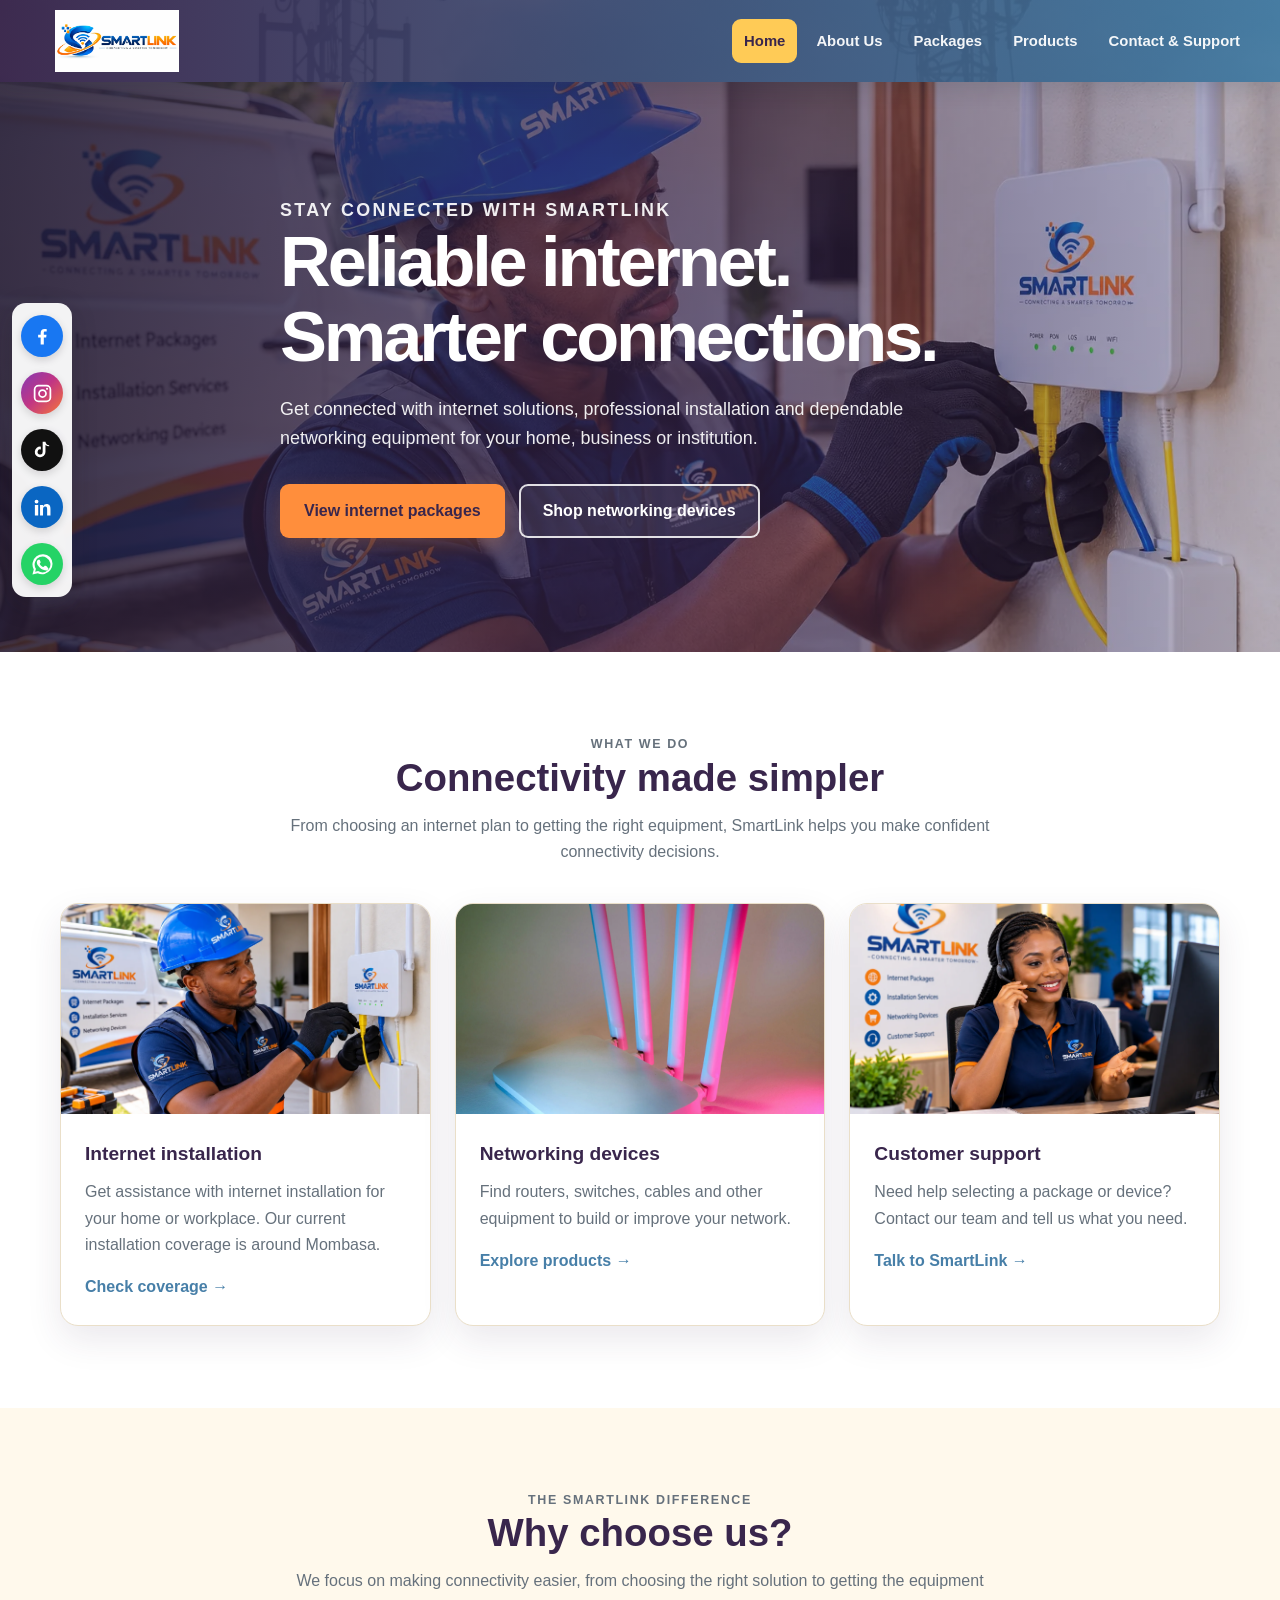
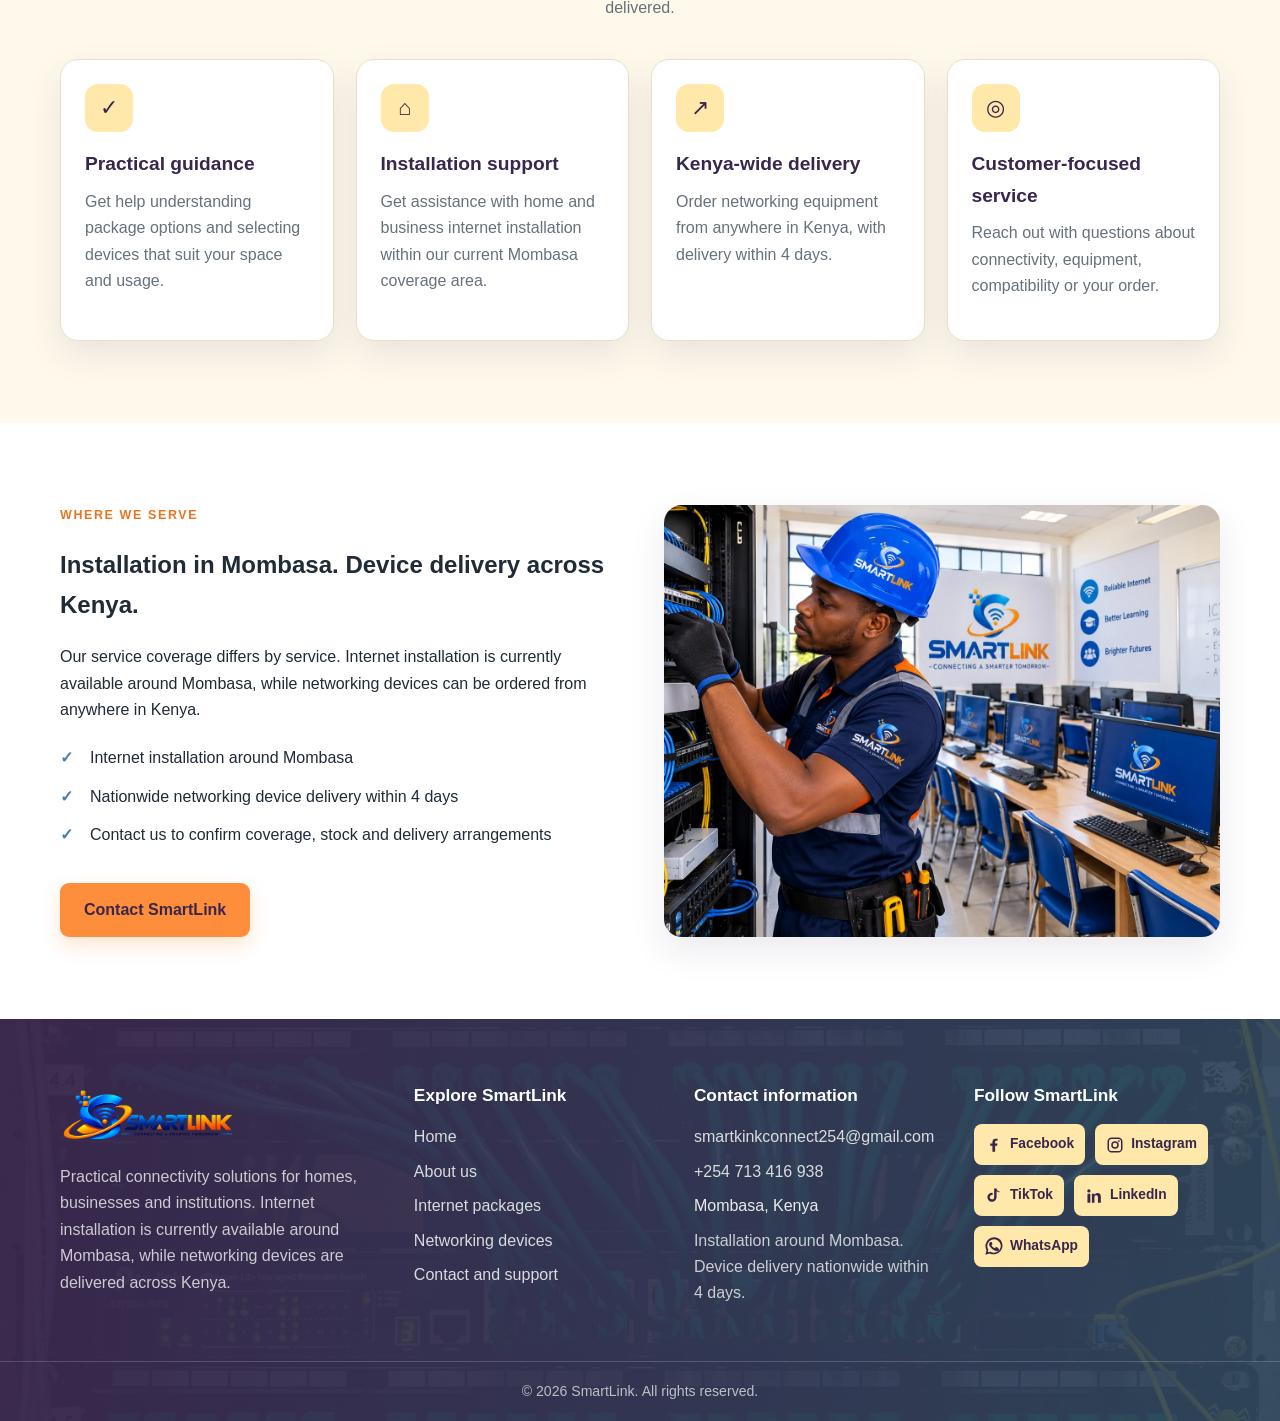
==== index.html @ 3452fb86 "Rename Index.html to index.html" ====
<!DOCTYPE html>
<html lang="en">
<head>
<meta charset="UTF-8"><meta name="viewport" content="width=device-width, initial-scale=1.0">
<meta name="description" content="SmartLink provides internet installation around Mombasa and networking devices delivered across Kenya."><meta name="theme-color" content="#39264c">
<title>Home | SmartLink Kenya</title>
<link rel="icon" href="images/smartlink-icon.webp" type="image/webp"><link rel="stylesheet" href="css/style.css">
</head><body>
<a class="skip-link" href="#main-content">Skip to content</a>
<header class="site-header">
    <div class="container header-container">
        <a class="brand" href="Index.html" aria-label="SmartLink home"><img src="images/smartlink-primary-logo.webp" alt="SmartLink" width="200" height="70"></a>
        <button class="menu-toggle" type="button" aria-label="Open navigation menu" aria-expanded="false" aria-controls="primary-navigation">☰</button>
        <nav class="site-nav" id="primary-navigation" aria-label="Main navigation"><ul>
                <li><a href="Index.html" aria-current="page">Home</a></li>
                <li><a href="about.html">About Us</a></li>
                <li><a href="packages.html">Packages</a></li>
                <li><a href="products.html">Products</a></li>
                <li><a href="contact.html">Contact &amp; Support</a></li>
        </ul></nav>
    </div>
</header>
<aside class="social-rail" aria-label="Social media links">
<a href="https://www.facebook.com/" target="_blank" rel="noopener noreferrer" aria-label="Facebook" title="Facebook"><svg viewBox="0 0 24 24" aria-hidden="true"><path d="M13.5 21v-8h2.7l.4-3.1h-3.1v-2c0-.9.3-1.5 1.6-1.5h1.7V3.6c-.3 0-1.4-.1-2.6-.1-2.6 0-4.3 1.6-4.3 4.4v2H7v3.1h2.9v8h3.6z"/></svg></a>
<a href="https://www.instagram.com/" target="_blank" rel="noopener noreferrer" aria-label="Instagram" title="Instagram"><svg viewBox="0 0 24 24" aria-hidden="true"><path d="M7.5 2h9A5.5 5.5 0 0 1 22 7.5v9a5.5 5.5 0 0 1-5.5 5.5h-9A5.5 5.5 0 0 1 2 16.5v-9A5.5 5.5 0 0 1 7.5 2zm0 2A3.5 3.5 0 0 0 4 7.5v9A3.5 3.5 0 0 0 7.5 20h9a3.5 3.5 0 0 0 3.5-3.5v-9A3.5 3.5 0 0 0 16.5 4h-9zM12 7a5 5 0 1 1 0 10 5 5 0 0 1 0-10zm0 2a3 3 0 1 0 0 6 3 3 0 0 0 0-6zm5.2-3.5a1.2 1.2 0 1 1 0 2.4 1.2 1.2 0 0 1 0-2.4z"/></svg></a>
<a href="https://www.tiktok.com/" target="_blank" rel="noopener noreferrer" aria-label="TikTok" title="TikTok"><svg viewBox="0 0 24 24" aria-hidden="true"><path d="M19.6 7.1a6.8 6.8 0 0 1-4.2-1.5v8.1a6.1 6.1 0 1 1-5.3-6.1v3.2a2.9 2.9 0 1 0 2.1 2.8V2h3.2c.2 2.1 1.8 3.8 4.2 4.1v3.2z"/></svg></a>
<a href="https://www.linkedin.com/" target="_blank" rel="noopener noreferrer" aria-label="LinkedIn" title="LinkedIn"><svg viewBox="0 0 24 24" aria-hidden="true"><path d="M5.2 3a2.2 2.2 0 1 1 0 4.4 2.2 2.2 0 0 1 0-4.4zM3.3 9h3.8v12H3.3zM9.2 9h3.6v1.6h.1A4 4 0 0 1 16.5 8c3.9 0 4.6 2.5 4.6 5.7V21h-3.8v-6.5c0-1.6 0-3.6-2.2-3.6s-2.5 1.7-2.5 3.5V21H9.2z"/></svg></a>
<a href="https://wa.me/254713416938?text=Hello%20SmartLink%2C%20I%20would%20like%20to%20make%20an%20enquiry." target="_blank" rel="noopener noreferrer" aria-label="WhatsApp" title="WhatsApp"><svg viewBox="0 0 24 24" aria-hidden="true"><path d="M20.5 3.5A11.8 11.8 0 0 0 2 17.7L.5 23.5l6-1.6A11.8 11.8 0 0 0 20.5 3.5zM12 21a9 9 0 0 1-4.6-1.3l-.3-.2-3.5.9.9-3.4-.2-.4A9 9 0 1 1 12 21zm5-6.7c-.3-.2-1.7-.9-2-.9s-.5-.2-.7.2-.8.9-1 1.1-.4.2-.7.1a7.4 7.4 0 0 1-2.2-1.4 8.2 8.2 0 0 1-1.5-1.9c-.2-.3 0-.5.1-.7l.5-.6c.2-.2.2-.4.3-.6.1-.2 0-.5 0-.6l-.9-2.1c-.2-.5-.5-.4-.7-.4h-.6c-.2 0-.6.1-.9.4s-1.2 1.2-1.2 2.8 1.2 3.2 1.4 3.4c.2.2 2.4 3.7 5.8 5 .8.3 1.4.5 1.9.6.8.2 1.5.2 2 .1.6-.1 1.7-.7 1.9-1.4.2-.7.2-1.3.1-1.4-.1-.2-.3-.3-.6-.4z"/></svg></a>
</aside>
<main id="main-content">
<section class="hero"><div class="container hero-content">
<p class="eyebrow">Stay connected with SmartLink</p><h1>Reliable internet. Smarter connections.</h1>
<p>Get connected with internet solutions, professional installation and dependable networking equipment for your home, business or institution.</p>
<div class="hero-actions"><a class="btn btn-primary" href="packages.html">View internet packages</a><a class="btn btn-outline" href="products.html">Shop networking devices</a></div>
</div></section>
<section class="section"><div class="container">
<div class="section-heading"><p class="kicker">What we do</p><h2>Connectivity made simpler</h2><p>From choosing an internet plan to getting the right equipment, SmartLink helps you make confident connectivity decisions.</p></div>
<div class="grid-3">
<article class="card"><img class="card-image" src="images/smartlink-home-internet-installation.webp" alt="Technician installing home internet" loading="lazy"><div class="card-body"><h3>Internet installation</h3><p>Get assistance with internet installation for your home or workplace. Our current installation coverage is around Mombasa.</p><a class="card-link" href="contact.html">Check coverage →</a></div></article>
<article class="card"><img class="card-image" src="images/wireless-router-product.webp" alt="Wireless router for home and office networks" loading="lazy"><div class="card-body"><h3>Networking devices</h3><p>Find routers, switches, cables and other equipment to build or improve your network.</p><a class="card-link" href="products.html">Explore products →</a></div></article>
<article class="card"><img class="card-image" src="images/smartlink-customer-support.webp" alt="Customer support professional assisting a client" loading="lazy"><div class="card-body"><h3>Customer support</h3><p>Need help selecting a package or device? Contact our team and tell us what you need.</p><a class="card-link" href="contact.html">Talk to SmartLink →</a></div></article>
</div></div></section>
<section class="section section-soft"><div class="container">
<div class="section-heading"><p class="kicker">The SmartLink difference</p><h2>Why choose us?</h2><p>We focus on making connectivity easier, from choosing the right solution to getting the equipment delivered.</p></div>
<div class="grid-4">
<article class="card"><div class="card-body"><div class="icon-mark">✓</div><h3>Practical guidance</h3><p>Get help understanding package options and selecting devices that suit your space and usage.</p></div></article>
<article class="card"><div class="card-body"><div class="icon-mark">⌂</div><h3>Installation support</h3><p>Get assistance with home and business internet installation within our current Mombasa coverage area.</p></div></article>
<article class="card"><div class="card-body"><div class="icon-mark">↗</div><h3>Kenya-wide delivery</h3><p>Order networking equipment from anywhere in Kenya, with delivery within 4 days.</p></div></article>
<article class="card"><div class="card-body"><div class="icon-mark">◎</div><h3>Customer-focused service</h3><p>Reach out with questions about connectivity, equipment, compatibility or your order.</p></div></article>
</div></div></section>
<section class="section"><div class="container split"><div>
<p class="kicker">Where we serve</p><h2>Installation in Mombasa. Device delivery across Kenya.</h2>
<p>Our service coverage differs by service. Internet installation is currently available around Mombasa, while networking devices can be ordered from anywhere in Kenya.</p>
<ul class="check-list"><li>Internet installation around Mombasa</li><li>Nationwide networking device delivery within 4 days</li><li>Contact us to confirm coverage, stock and delivery arrangements</li></ul>
<a class="btn btn-primary" href="contact.html">Contact SmartLink</a></div>
<img class="split-image" src="images/smartlink-classroom-network-installation.webp" alt="Technician configuring a computer network in a classroom" loading="lazy"></div></section>
</main>
<footer class="site-footer">
    <div class="container footer-main">
        <section class="footer-brand"><img src="images/smartlink-transparent-logo.webp" alt="SmartLink" width="190" height="70">
            <p>Practical connectivity solutions for homes, businesses and institutions. Internet installation is currently available around Mombasa, while networking devices are delivered across Kenya.</p>
        </section>
        <section><h2>Explore SmartLink</h2><ul class="footer-links">
            <li><a href="Index.html">Home</a></li><li><a href="about.html">About us</a></li><li><a href="packages.html">Internet packages</a></li><li><a href="products.html">Networking devices</a></li><li><a href="contact.html">Contact and support</a></li>
        </ul></section>
        <section><h2>Contact information</h2><ul class="footer-links">
            <li><a href="mailto:smartkinkconnect254@gmail.com">smartkinkconnect254@gmail.com</a></li><li><a href="tel:+254713416938">+254 713 416 938</a></li><li>Mombasa, Kenya</li>
        </ul><p>Installation around Mombasa. Device delivery nationwide within 4 days.</p></section>
        <section><h2>Follow SmartLink</h2><div class="social-links">
            <a href="https://www.facebook.com/" target="_blank" rel="noopener noreferrer" aria-label="Facebook" title="Facebook"><svg viewBox="0 0 24 24" aria-hidden="true"><path d="M13.5 21v-8h2.7l.4-3.1h-3.1v-2c0-.9.3-1.5 1.6-1.5h1.7V3.6c-.3 0-1.4-.1-2.6-.1-2.6 0-4.3 1.6-4.3 4.4v2H7v3.1h2.9v8h3.6z"/></svg> Facebook</a>
            <a href="https://www.instagram.com/" target="_blank" rel="noopener noreferrer" aria-label="Instagram" title="Instagram"><svg viewBox="0 0 24 24" aria-hidden="true"><path d="M7.5 2h9A5.5 5.5 0 0 1 22 7.5v9a5.5 5.5 0 0 1-5.5 5.5h-9A5.5 5.5 0 0 1 2 16.5v-9A5.5 5.5 0 0 1 7.5 2zm0 2A3.5 3.5 0 0 0 4 7.5v9A3.5 3.5 0 0 0 7.5 20h9a3.5 3.5 0 0 0 3.5-3.5v-9A3.5 3.5 0 0 0 16.5 4h-9zM12 7a5 5 0 1 1 0 10 5 5 0 0 1 0-10zm0 2a3 3 0 1 0 0 6 3 3 0 0 0 0-6zm5.2-3.5a1.2 1.2 0 1 1 0 2.4 1.2 1.2 0 0 1 0-2.4z"/></svg> Instagram</a>
            <a href="https://www.tiktok.com/" target="_blank" rel="noopener noreferrer" aria-label="TikTok" title="TikTok"><svg viewBox="0 0 24 24" aria-hidden="true"><path d="M19.6 7.1a6.8 6.8 0 0 1-4.2-1.5v8.1a6.1 6.1 0 1 1-5.3-6.1v3.2a2.9 2.9 0 1 0 2.1 2.8V2h3.2c.2 2.1 1.8 3.8 4.2 4.1v3.2z"/></svg> TikTok</a>
            <a href="https://www.linkedin.com/" target="_blank" rel="noopener noreferrer" aria-label="LinkedIn" title="LinkedIn"><svg viewBox="0 0 24 24" aria-hidden="true"><path d="M5.2 3a2.2 2.2 0 1 1 0 4.4 2.2 2.2 0 0 1 0-4.4zM3.3 9h3.8v12H3.3zM9.2 9h3.6v1.6h.1A4 4 0 0 1 16.5 8c3.9 0 4.6 2.5 4.6 5.7V21h-3.8v-6.5c0-1.6 0-3.6-2.2-3.6s-2.5 1.7-2.5 3.5V21H9.2z"/></svg> LinkedIn</a>
            <a href="https://wa.me/254713416938?text=Hello%20SmartLink%2C%20I%20would%20like%20to%20make%20an%20enquiry." target="_blank" rel="noopener noreferrer" aria-label="WhatsApp" title="WhatsApp"><svg viewBox="0 0 24 24" aria-hidden="true"><path d="M20.5 3.5A11.8 11.8 0 0 0 2 17.7L.5 23.5l6-1.6A11.8 11.8 0 0 0 20.5 3.5zM12 21a9 9 0 0 1-4.6-1.3l-.3-.2-3.5.9.9-3.4-.2-.4A9 9 0 1 1 12 21zm5-6.7c-.3-.2-1.7-.9-2-.9s-.5-.2-.7.2-.8.9-1 1.1-.4.2-.7.1a7.4 7.4 0 0 1-2.2-1.4 8.2 8.2 0 0 1-1.5-1.9c-.2-.3 0-.5.1-.7l.5-.6c.2-.2.2-.4.3-.6.1-.2 0-.5 0-.6l-.9-2.1c-.2-.5-.5-.4-.7-.4h-.6c-.2 0-.6.1-.9.4s-1.2 1.2-1.2 2.8 1.2 3.2 1.4 3.4c.2.2 2.4 3.7 5.8 5 .8.3 1.4.5 1.9.6.8.2 1.5.2 2 .1.6-.1 1.7-.7 1.9-1.4.2-.7.2-1.3.1-1.4-.1-.2-.3-.3-.6-.4z"/></svg> WhatsApp</a>
        </div></section>
    </div>
    <div class="footer-bottom"><div class="container">© 2026 SmartLink. All rights reserved.</div></div>
</footer>
    <script src="style/script.js"></script>
</body></html>
---- css/style.css ----
/* Styles for: :root */
:root {
    --orange: #ff8e3c;
    --orange-dark: #e87522;
    --gold: #ffcb56;
    --cream: #ffe8aa;
    --blue: #75a9cc;
    --blue-dark: #477fa8;
    --ink: #202b36;
    --muted: #66717c;
    --surface: #ffffff;
    --soft: #fff9ec;
    --line: #eadfc9;
    --deep: #39264c;
    --shadow: 0 14px 35px rgba(57, 38, 76, .10);
    --radius: 18px;
    --container: 1160px;
}
/* Styles for: * */
* {
    box-sizing: border-box;
}
/* Styles for: html */
html {
    scroll-behavior: smooth;
    scroll-padding-top: 90px;
}
/* Styles for: body */
body {
    margin: 0;
    color: var(--ink);
    background: #fff;
    font-family: Inter, "Segoe UI", Arial, sans-serif;
    line-height: 1.65;
}
/* Styles for: img */
img {
    display: block;
    max-width: 100%;
}
/* Styles for: a */
a {
    color: inherit;
    text-decoration: none;
}
/* Styles for: button, input, textarea, select */
button, input, textarea, select {
    font: inherit;
}
/* Styles for: .container */
.container {
    width: min(var(--container), calc(100% - 40px));
    margin-inline: auto;
}
/* Styles for: .skip-link */
.skip-link {
    position: absolute;
    left: -9999px;
    top: 10px;
    z-index: 2000;
    background: #fff;
    color: var(--deep);
    padding: 10px 14px;
}
/* Styles for: .skip-link:focus */
.skip-link:focus {
    left: 10px;
}
/* Styles for: .site-header */
.site-header {
    position: sticky;
    top: 0;
    z-index: 1000;
    color: #fff;
    background: linear-gradient(90deg, rgba(57,38,76,.97), rgba(71,127,168,.88)),
        url("../images/telecommunications-towers.webp") center 48% / cover;
    box-shadow: 0 5px 22px rgba(32,43,54,.16);
}
/* Styles for: .header-container */
.header-container {
    min-height: 82px;
    display: flex;
    align-items: center;
    justify-content: space-between;
    gap: 28px;
}
/* Styles for: .brand img */
.brand img {
    width: 178px;
    max-height: 62px;
    object-fit: contain;
}
/* Styles for: .site-nav ul */
.site-nav ul {
    display: flex;
    align-items: center;
    gap: 7px;
    margin: 0;
    padding: 0;
    list-style: none;
}
/* Styles for: .site-nav a */
.site-nav a {
    display: block;
    padding: 10px 12px;
    border-radius: 9px;
    color: rgba(255,255,255,.94);
    font-size: .93rem;
    font-weight: 700;
    transition: background .2s ease;
}
/* Styles for: .site-nav a:hover, .site-nav a[aria-current="page"] */
.site-nav a:hover, .site-nav a[aria-current="page"] {
    color: var(--deep);
    background: var(--gold);
}
/* Styles for: .menu-toggle */
.menu-toggle {
    display: none;
    width: 46px;
    height: 44px;
    border: 1px solid rgba(255,255,255,.5);
    border-radius: 10px;
    background: transparent;
    color: #fff;
    cursor: pointer;
    font-size: 1.45rem;
}
/* Styles for: .social-rail */
.social-rail {
    position: fixed;
    z-index: 900;
    left: 0;
    top: 43%;
    display: flex;
    flex-direction: column;
    padding: 8px 7px;
    gap: 8px;
    background: rgba(57,38,76,.96);
    border-radius: 0 12px 12px 0;
    box-shadow: 4px 8px 22px rgba(32,43,54,.18);
}
/* Styles for: .social-rail a */
.social-rail a {
    display: grid;
    place-items: center;
    width: 38px;
    height: 38px;
    border-radius: 8px;
    color: var(--deep);
    background: var(--cream);
    font-size: .78rem;
    font-weight: 900;
    transition: transform .2s ease, background .2s ease;
}
/* Styles for: .social-rail a:hover */
.social-rail a:hover {
    transform: translateX(3px);
    background: var(--orange);
    color: #fff;
}
/* Styles for: .social-rail svg, .social-links svg */
.social-rail svg, .social-links svg {
    width: 19px;
    height: 19px;
    fill: currentColor;
}
/* Styles for: .hero */
.hero {
    position: relative;
    min-height: 570px;
    display: grid;
    align-items: center;
    color: #fff;
    overflow: hidden;
    background: linear-gradient(90deg, rgba(35,25,48,.88) 0%, rgba(57,38,76,.68) 52%, rgba(57,38,76,.25) 100%),
    url("../images/smartlink-home-internet-installation.webp") center / cover no-repeat;
}
/* Styles for: .hero-content */
.hero-content {
    position: relative;
    z-index: 1;
    max-width: 720px;
    padding-block: 90px;
}
/* Styles for: .eyebrow */
.eyebrow {
    display: inline-flex;
    margin: 0 0 16px;
    color: var(--gold);
    text-transform: uppercase;
    letter-spacing: .13em;
    font-size: .78rem;
    font-weight: 850;
}
/* Styles for: .hero h1 */
.hero h1 {
    max-width: 760px;
    margin: 0 0 20px;
    font-size: clamp(2.5rem, 5.5vw, 4.7rem);
    line-height: 1.06;
    letter-spacing: -.045em;
}
/* Styles for: .hero p */
.hero p {
    max-width: 650px;
    margin: 0;
    color: rgba(255,255,255,.92);
    font-size: 1.12rem;
}
/* Styles for: .hero-actions */
.hero-actions {
    display: flex;
    flex-wrap: wrap;
    gap: 14px;
    margin-top: 30px;
}
/* Styles for: .page-hero */
.page-hero {
    min-height: 330px;
    background-image: linear-gradient(90deg, rgba(35,25,48,.90), rgba(57,38,76,.48)), url("../images/network-server-rack.webp");
}
/* Styles for: .page-hero .hero-content */
.page-hero .hero-content {
    padding-block: 62px;
}
/* Styles for: .page-hero h1 */
.page-hero h1 {
    font-size: clamp(2.25rem, 4vw, 3.5rem);
}
/* Styles for: .btn */
.btn {
    display: inline-flex;
    justify-content: center;
    align-items: center;
    gap: 9px;
    min-height: 49px;
    padding: 12px 22px;
    border: 2px solid transparent;
    border-radius: 9px;
    font-weight: 800;
    cursor: pointer;
    transition: transform .2s ease, background .2s ease, box-shadow .2s ease;
}
/* Styles for: .btn:hover */
.btn:hover {
    transform: translateY(-2px);
}
/* Styles for: .btn-primary */
.btn-primary {
    color: var(--deep);
    background: var(--orange);
    box-shadow: 0 8px 20px rgba(255,142,60,.24);
}
/* Styles for: .btn-primary:hover */
.btn-primary:hover {
    background: var(--gold);
}
/* Styles for: .btn-outline */
.btn-outline {
    color: #fff;
    border-color: rgba(255,255,255,.85);
    background: rgba(255,255,255,.08);
}
/* Styles for: .btn-outline:hover */
.btn-outline:hover {
    color: var(--deep);
    background: var(--cream);
}
/* Styles for: .btn-green */
.btn-green {
    color: var(--deep);
    background: var(--blue);
}
/* Styles for: .btn-green:hover */
.btn-green:hover {
    background: var(--gold);
}
/* Styles for: .section */
.section {
    padding-block: 82px;
}
/* Styles for: .section-soft */
.section-soft {
    background: var(--soft);
}
/* Styles for: .section-heading */
.section-heading {
    max-width: 760px;
    margin: 0 auto 38px;
    text-align: center;
}
/* Styles for: .section-heading h2 */
.section-heading h2 {
    margin: 0 0 12px;
    color: var(--deep);
    font-size: clamp(1.8rem, 3vw, 2.6rem);
    line-height: 1.2;
}
/* Styles for: .section-heading p */
.section-heading p {
    margin: 0;
    color: var(--muted);
}
/* Styles for: .kicker */
.kicker {
    margin: 0 0 8px;
    color: var(--orange-dark);
    font-size: .78rem;
    font-weight: 850;
    letter-spacing: .13em;
    text-transform: uppercase;
}
/* Styles for: .grid-3 */
.grid-3 {
    display: grid;
    grid-template-columns: repeat(3, 1fr);
    gap: 24px;
}
/* Styles for: .grid-4 */
.grid-4 {
    display: grid;
    grid-template-columns: repeat(4, 1fr);
    gap: 22px;
}
/* Styles for: .card */
.card {
    overflow: hidden;
    background: var(--surface);
    border: 1px solid var(--line);
    border-radius: var(--radius);
    box-shadow: var(--shadow);
}
/* Styles for: .card-body */
.card-body {
    padding: 24px;
}
/* Styles for: .card h3 */
.card h3 {
    margin: 0 0 9px;
    color: var(--deep);
    font-size: 1.2rem;
}
/* Styles for: .card p */
.card p {
    margin: 0 0 16px;
    color: var(--muted);
}
/* Styles for: .card-image */
.card-image {
    width: 100%;
    height: 210px;
    object-fit: cover;
    background: #f4ead6;
}
/* Styles for: .card-link */
.card-link {
    color: var(--blue-dark);
    font-weight: 850;
}
/* Styles for: .card-link:hover */
.card-link:hover {
    color: var(--orange-dark);
}
/* Styles for: .icon-mark */
.icon-mark {
    display: grid;
    place-items: center;
    width: 48px;
    height: 48px;
    margin-bottom: 16px;
    border-radius: 13px;
    color: var(--deep);
    background: var(--cream);
    font-size: 1.35rem;
}
/* Styles for: .split */
.split {
    display: grid;
    grid-template-columns: 1fr 1fr;
    gap: 48px;
    align-items: center;
}
/* Styles for: .split-image */
.split-image {
    width: 100%;
    min-height: 360px;
    height: 100%;
    object-fit: cover;
    border-radius: var(--radius);
    box-shadow: var(--shadow);
}
/* Styles for: .check-list */
.check-list {
    padding: 0;
    margin: 22px 0;
    list-style: none;
}
/* Styles for: .check-list li */
.check-list li {
    position: relative;
    padding: 0 0 12px 30px;
}
/* Styles for: .check-list li::before */
.check-list li::before {
    content: "✓";
    position: absolute;
    left: 0;
    color: var(--blue-dark);
    font-weight: 950;
}
/* Styles for: .notice */
.notice {
    padding: 18px 20px;
    border-left: 4px solid var(--orange);
    border-radius: 8px;
    background: #fff4e8;
    color: #70411f;
}
/* Styles for: .pricing-card */
.pricing-card {
    display: flex;
    flex-direction: column;
    height: 100%;
    padding: 16px;
    border: 1px solid var(--line);
    border-radius: 16px;
    background: #fff;
    box-shadow: var(--shadow);
}
/* Styles for: .pricing-top */
.pricing-top {
    padding: 22px;
    min-height: 170px;
    border-radius: 10px;
    color: #fff;
    background: var(--deep);
}
/* Styles for: .pricing-top .plan-name */
.pricing-top .plan-name {
    margin: 0 0 14px;
    color: var(--gold);
    font-weight: 850;
    text-transform: uppercase;
    letter-spacing: .04em;
}
/* Styles for: .pricing-top h3 */
.pricing-top h3 {
    margin: 0 0 8px;
    color: #fff;
    font-size: 1.35rem;
}
/* Styles for: .pricing-top p */
.pricing-top p {
    margin: 0;
    color: rgba(255,255,255,.85);
}
/* Styles for: .pricing-card .check-list */
.pricing-card .check-list {
    flex: 1;
    margin: 22px 0;
}
/* Styles for: .price */
.price {
    margin: 12px 0 18px;
    color: var(--deep);
    font-size: 1.9rem;
    font-weight: 900;
    line-height: 1.15;
}
/* Styles for: .price small */
.price small {
    font-size: .92rem;
    font-weight: 500;
    color: var(--muted);
}
/* Styles for: .price-note */
.price-note {
    margin: -8px 0 18px;
    color: var(--muted);
    font-size: .85rem;
}
/* Styles for: .faq-list */
.faq-list {
    max-width: 850px;
    margin: 0 auto;
}
/* Styles for: .faq-item */
.faq-item {
    margin-bottom: 12px;
    border: 1px solid var(--line);
    border-radius: 12px;
    background: #fff;
}
/* Styles for: .faq-question */
.faq-question {
    display: flex;
    width: 100%;
    justify-content: space-between;
    gap: 18px;
    align-items: center;
    padding: 19px 21px;
    border: 0;
    border-radius: 12px;
    color: var(--deep);
    background: transparent;
    text-align: left;
    font-weight: 800;
    cursor: pointer;
}
/* Styles for: .faq-question span:last-child */
.faq-question span:last-child {
    color: var(--orange-dark);
    font-size: 1.35rem;
}
/* Styles for: .faq-answer */
.faq-answer {
    padding: 0 21px 19px;
    color: var(--muted);
}
/* Styles for: .faq-answer[hidden] */
.faq-answer[hidden] {
    display: none;
}
/* Styles for: .contact-layout */
.contact-layout {
    display: grid;
    grid-template-columns: .85fr 1.15fr;
    gap: 32px;
    align-items: start;
}
/* Styles for: .contact-panel, .form-panel */
.contact-panel, .form-panel {
    padding: 30px;
    border: 1px solid var(--line);
    border-radius: var(--radius);
    background: #fff;
    box-shadow: var(--shadow);
}
/* Styles for: .contact-detail */
.contact-detail {
    margin: 18px 0;
}
/* Styles for: .contact-detail strong */
.contact-detail strong {
    display: block;
    color: var(--deep);
}
/* Styles for: .form-grid */
.form-grid {
    display: grid;
    grid-template-columns: 1fr 1fr;
    gap: 17px;
}
/* Styles for: .form-field */
.form-field {
    display: flex;
    flex-direction: column;
    gap: 7px;
}
/* Styles for: .form-field.full */
.form-field.full {
    grid-column: 1 / -1;
}
/* Styles for: .form-field label */
.form-field label {
    color: var(--deep);
    font-size: .92rem;
    font-weight: 800;
}
/* Styles for: .form-field input, .form-field textarea, .form-field select */
.form-field input, .form-field textarea, .form-field select {
    width: 100%;
    padding: 13px 14px;
    border: 1px solid #d8cdb9;
    border-radius: 8px;
    color: var(--ink);
    background: #fff;
    outline: none;
}
/* Styles for: .form-field input:focus, .form-field textarea:focus, .form-field select:focus */
.form-field input:focus, .form-field textarea:focus, .form-field select:focus {
    border-color: var(--blue-dark);
    box-shadow: 0 0 0 3px rgba(117,169,204,.2);
}
/* Styles for: .form-field [aria-invalid="true"] */
.form-field [aria-invalid="true"] {
    border-color: #c62828;
}
/* Styles for: .field-error */
.field-error {
    min-height: 1em;
    color: #b42318;
    font-size: .82rem;
}
/* Styles for: .form-status */
.form-status {
    margin-top: 15px;
    color: var(--blue-dark);
    font-weight: 800;
}
/* Styles for: .form-note */
.form-note {
    color: var(--muted);
    font-size: .88rem;
}
/* Styles for: .site-footer */
.site-footer {
    color: rgba(255,255,255,.9);
    background: linear-gradient(100deg, rgba(57,38,76,.97), rgba(47,72,94,.91)), url("../images/network-switch-cable-management.webp") center / cover no-repeat;
}
/* Styles for: .footer-main */
.footer-main {
    display: grid;
    grid-template-columns: 1.3fr 1fr 1fr 1fr;
    gap: 34px;
    padding-block: 62px 42px;
}
/* Styles for: .footer-brand img */
.footer-brand img {
    width: 175px;
    max-height: 66px;
    object-fit: contain;
    margin-bottom: 17px;
}
/* Styles for: .site-footer h2 */
.site-footer h2 {
    margin: 0 0 15px;
    color: #fff;
    font-size: 1.08rem;
}
/* Styles for: .site-footer p */
.site-footer p {
    margin: 0 0 12px;
    color: rgba(255,255,255,.75);
}
/* Styles for: .footer-links */
.footer-links {
    margin: 0;
    padding: 0;
    list-style: none;
}
/* Styles for: .footer-links li */
.footer-links li {
    margin: 8px 0;
}
/* Styles for: .footer-links a */
.footer-links a {
    color: rgba(255,255,255,.82);
}
/* Styles for: .footer-links a:hover */
.footer-links a:hover {
    color: var(--gold);
}
/* Styles for: .social-links */
.social-links {
    display: flex;
    flex-wrap: wrap;
    gap: 10px;
}
/* Styles for: .social-links a */
.social-links a {
    display: inline-flex;
    align-items: center;
    gap: 7px;
    padding: 8px 10px;
    border-radius: 8px;
    color: var(--deep);
    background: var(--cream);
    font-size: .86rem;
    font-weight: 800;
}
/* Styles for: .social-links a:hover */
.social-links a:hover {
    background: var(--orange);
    color: #fff;
}
/* Styles for: .footer-bottom */
.footer-bottom {
    padding: 18px 0;
    border-top: 1px solid rgba(255,255,255,.18);
    text-align: center;
    color: rgba(255,255,255,.68);
    font-size: .88rem;
}
@media (max-width: 1000px) {
    /* Styles for: .footer-main */
    .footer-main {
        grid-template-columns: 1fr 1fr;
    }
    /* Styles for: .grid-4 */
    .grid-4 {
        grid-template-columns: repeat(2, 1fr);
    }
}
@media (max-width: 900px) {
    /* Styles for: .grid-3 */
    .grid-3 {
        grid-template-columns: repeat(2, 1fr);
    }
    /* Styles for: .contact-layout */
    .contact-layout {
        grid-template-columns: 1fr;
    }
}
@media (max-width: 700px) {
    /* Styles for: .container */
    .container {
        width: min(100% - 30px, var(--container));
    }
    /* Styles for: .header-container */
    .header-container {
        min-height: 72px;
    }
    /* Styles for: .brand img */
    .brand img {
        width: 150px;
    }
    /* Styles for: .menu-toggle */
    .menu-toggle {
        display: inline-grid;
        place-items: center;
    }
    /* Styles for: .site-nav */
    .site-nav {
        display: none;
        position: absolute;
        top: 100%;
        left: 0;
        right: 0;
        padding: 12px 15px 18px;
        background: var(--deep);
        box-shadow: 0 12px 18px rgba(0,0,0,.18);
    }
    /* Styles for: .site-nav.is-open */
    .site-nav.is-open {
        display: block;
    }
    /* Styles for: .site-nav ul */
    .site-nav ul {
        display: flex;
        flex-direction: column;
        align-items: stretch;
        gap: 3px;
    }
    /* Styles for: .site-nav a */
    .site-nav a {
        padding: 12px 14px;
    }
    /* Styles for: .hero */
    .hero {
        min-height: 530px;
        background-position: 58% center;
    }
    /* Styles for: .hero-content */
    .hero-content {
        padding-block: 72px;
    }
    /* Styles for: .page-hero */
    .page-hero {
        min-height: 280px;
    }
    /* Styles for: .section */
    .section {
        padding-block: 60px;
    }
    /* Styles for: .split */
    .split {
        grid-template-columns: 1fr;
        gap: 28px;
    }
    /* Styles for: .split-image */
    .split-image {
        min-height: 260px;
        max-height: 360px;
    }
    /* Styles for: .grid-3, .grid-4 */
    .grid-3, .grid-4 {
        grid-template-columns: 1fr;
    }
    /* Styles for: .footer-main */
    .footer-main {
        grid-template-columns: 1fr;
        gap: 25px;
        padding-block: 45px 30px;
    }
    /* Styles for: .form-grid */
    .form-grid {
        grid-template-columns: 1fr;
    }
    /* Styles for: .form-field.full */
    .form-field.full {
        grid-column: auto;
    }
    /* Styles for: .social-rail */
    .social-rail {
        top: auto;
        bottom: 18px;
        left: 10px;
        flex-direction: row;
        border-radius: 12px;
        padding: 6px;
    }
    /* Styles for: .social-rail a */
    .social-rail a {
        width: 34px;
        height: 34px;
    }
}
@media (prefers-reduced-motion: reduce) {
    /* Styles for: html */
    html {
        scroll-behavior: auto;
    }
    /* Styles for: *, *::before, *::after */
    *, *::before, *::after {
        transition-duration: .01ms !important;
        animation-duration: .01ms !important;
    }
}
/* Styles for: .social-rail a, .social-links a */
.social-rail a, .social-links a {
    display: inline-flex;
    align-items: center;
    justify-content: center;
}
/* Styles for: .social-rail a svg */
.social-rail a svg {
    width: 20px;
    height: 20px;
}
/* Styles for: .social-links a svg */
.social-links a svg {
    width: 18px;
    height: 18px;
}
/* Styles for: .social-links a */
.social-links a {
    padding: 9px 11px;
}
/* Styles for: .card-actions */
.card-actions {
    display: flex;
    flex-wrap: wrap;
    gap: 10px;
    margin-top: 16px;
}
/* Styles for: .card-actions .btn */
.card-actions .btn {
    flex: 1 1 145px;
    min-height: 43px;
    padding: 9px 13px;
    font-size: .9rem;
}
/* Styles for: .btn-whatsapp */
.btn-whatsapp {
    color: #fff;
    background: #20b85a;
}
/* Styles for: .btn-whatsapp:hover */
.btn-whatsapp:hover {
    background: #159447;
}
/* Styles for: .site-header .header-container */
.site-header .header-container {
    width: calc(100% - 48px);
    max-width: none;
    margin-inline: 0;
    padding-inline: 0;
}
/* Styles for: .site-header .brand */
.site-header .brand {
    flex: 0 0 auto;
    margin-left: 0;
}
/* Styles for: .site-header .site-nav */
.site-header .site-nav {
    margin-left: auto;
}
/* Styles for: .site-header .site-nav ul */
.site-header .site-nav ul {
    justify-content: flex-end;
}
/* Styles for: .card,
.pricing-card */
.card,
.pricing-card {
    transition: transform .24s ease, box-shadow .24s ease, border-color .24s ease;
}
/* Styles for: .card:hover,
.pricing-card:hover */
.card:hover,
.pricing-card:hover {
    transform: translateY(-6px);
    border-color: rgba(255, 142, 60, .72);
    box-shadow: 0 20px 42px rgba(57, 38, 76, .17);
}
/* Styles for: .card-image */
.card-image {
    transition: transform .35s ease;
}
/* Styles for: .card:hover .card-image */
.card:hover .card-image {
    transform: scale(1.025);
}
/* Styles for: .card */
.card {
    transform-origin: center;
}
/* Styles for: .card-actions */
.card-actions {
    gap: 8px;
}
/* Styles for: .card-actions .btn */
.card-actions .btn {
    flex: 1 1 120px;
    min-height: 38px;
    padding: 7px 11px;
    font-size: .82rem;
    border-radius: 8px;
}
/* Styles for: .card-actions .btn svg */
.card-actions .btn svg {
    width: 16px;
    height: 16px;
}
@media (min-width: 701px) {
    /* Styles for: .site-header .header-container */
    .site-header .header-container {
        width: min(100% - 56px, 1440px);
        margin-inline: auto;
    }
}
@media (max-width: 700px) {
    /* Styles for: .site-header .header-container */
    .site-header .header-container {
        width: calc(100% - 30px);
        margin-inline: auto;
    }
    /* Styles for: .site-header .site-nav */
    .site-header .site-nav {
        margin-left: 0;
    }
    /* Styles for: .social-rail */
    .social-rail {
        top: auto;
        bottom: 14px;
        left: 50%;
        right: auto;
        transform: translateX(-50%);
        flex-direction: row;
        align-items: center;
        justify-content: center;
        width: max-content;
        max-width: calc(100vw - 24px);
        border-radius: 12px;
        padding: 6px 8px;
        gap: 7px;
    }
    /* Styles for: .social-rail a */
    .social-rail a {
        flex: 0 0 32px;
        width: 32px;
        height: 32px;
    }
    /* Styles for: .social-rail a svg */
    .social-rail a svg {
        width: 17px;
        height: 17px;
    }
}


/* Product catalogue grid */
.product-grid {
    display: grid;
    grid-template-columns: repeat(3, minmax(0, 1fr));
    gap: 24px;
}

/* Product card image gallery preview */
.product-card__image-wrap {
    position: relative;
    overflow: hidden;
    background: #fff9ec;
}

/* Product card main image */
.product-card__image {
    width: 100%;
    height: 220px;
    object-fit: contain;
    padding: 12px;
    transition: opacity .2s ease;
}

/* Product card hover image */
.product-card__image--hover {
    position: absolute;
    inset: 0;
    opacity: 0;
}

/* Product card image hover state */
.product-card:hover .product-card__image--hover {
    opacity: 1;
}

/* Product card price */
.product-card__price {
    color: var(--deep);
    font-size: 1.25rem;
    font-weight: 900;
}

/* Product card stock information */
.product-card__stock {
    color: var(--muted);
    font-size: .88rem;
}

/* Product detail and cart overlay */
.store-modal {
    position: fixed;
    inset: 0;
    z-index: 2200;
    display: none;
    align-items: center;
    justify-content: center;
    padding: 18px;
    background: rgba(25, 20, 34, .72);
}

/* Visible store modal */
.store-modal.is-open {
    display: flex;
}

/* Store modal panel */
.store-modal__panel {
    position: relative;
    width: min(900px, 100%);
    max-height: 90vh;
    overflow: auto;
    padding: 26px;
    border-radius: 18px;
    background: #fff;
    box-shadow: 0 25px 70px rgba(0, 0, 0, .3);
}

/* Modal close button */
.store-modal__close {
    position: sticky;
    top: 0;
    float: right;
    z-index: 2;
    width: 40px;
    height: 40px;
    border: 0;
    border-radius: 50%;
    color: #fff;
    background: var(--deep);
    font-size: 1.3rem;
    cursor: pointer;
}

/* Product detail layout */
.product-detail {
    display: grid;
    grid-template-columns: 1fr 1fr;
    gap: 26px;
    clear: both;
}

/* Product detail main image */
.product-detail__main-image {
    width: 100%;
    height: 340px;
    object-fit: contain;
    border: 1px solid var(--line);
    border-radius: 12px;
    background: #fffaf0;
}

/* Product detail thumbnails */
.product-detail__thumbs {
    display: flex;
    flex-wrap: wrap;
    gap: 8px;
    margin-top: 10px;
}

/* Product detail thumbnail button */
.product-detail__thumb {
    width: 62px;
    height: 62px;
    padding: 3px;
    border: 1px solid var(--line);
    border-radius: 8px;
    background: #fff;
    cursor: pointer;
}

/* Product detail thumbnail image */
.product-detail__thumb img {
    width: 100%;
    height: 100%;
    object-fit: contain;
}

/* Quantity control */
.quantity-control {
    display: inline-flex;
    align-items: center;
    gap: 10px;
    margin: 12px 0;
}

/* Quantity control input */
.quantity-control input {
    width: 76px;
    padding: 9px;
    border: 1px solid var(--line);
    border-radius: 8px;
}

/* Cart count bubble */
.cart-count {
    display: inline-grid;
    place-items: center;
    min-width: 22px;
    height: 22px;
    margin-left: 5px;
    padding: 0 5px;
    border-radius: 20px;
    color: var(--deep);
    background: var(--gold);
    font-size: .75rem;
}

/* Cart line item */
.cart-line {
    display: grid;
    grid-template-columns: 64px 1fr auto;
    gap: 14px;
    align-items: center;
    padding: 14px 0;
    border-bottom: 1px solid var(--line);
}

/* Cart line image */
.cart-line img {
    width: 64px;
    height: 64px;
    object-fit: contain;
    border-radius: 8px;
    background: #fff9ec;
}

/* Cart total */
.cart-total {
    display: flex;
    justify-content: space-between;
    margin: 20px 0;
    color: var(--deep);
    font-size: 1.35rem;
    font-weight: 900;
}

/* Admin page content width */
.admin-container {
    width: min(1180px, calc(100% - 32px));
    margin: 40px auto;
}

/* Admin section panel */
.admin-panel {
    margin: 22px 0;
    padding: 24px;
    border: 1px solid var(--line);
    border-radius: 16px;
    background: #fff;
    box-shadow: var(--shadow);
}

/* Admin form grid */
.admin-form-grid {
    display: grid;
    grid-template-columns: repeat(2, minmax(0, 1fr));
    gap: 14px;
}

/* Admin form field */
.admin-form-grid label {
    display: flex;
    flex-direction: column;
    gap: 6px;
    color: var(--deep);
    font-weight: 750;
}

/* Admin form controls */
.admin-form-grid input,
.admin-form-grid textarea,
.admin-form-grid select {
    width: 100%;
    padding: 11px;
    border: 1px solid var(--line);
    border-radius: 8px;
}

/* Admin table wrapper */
.admin-table-wrap {
    overflow-x: auto;
}

/* Admin table */
.admin-table {
    width: 100%;
    border-collapse: collapse;
}

/* Admin table cells */
.admin-table th,
.admin-table td {
    padding: 12px;
    border-bottom: 1px solid var(--line);
    text-align: left;
    vertical-align: top;
}

/* Admin thumbnail */
.admin-thumb {
    width: 58px;
    height: 58px;
    object-fit: contain;
    border-radius: 8px;
    background: #fff9ec;
}

/* Admin status message */
.admin-message {
    margin: 12px 0;
    color: var(--blue-dark);
    font-weight: 750;
}

/* Social rail remains vertically aligned on tablet and mobile */
@media (max-width: 900px) {
    .social-rail {
        top: 42%;
        bottom: auto;
        left: 0;
        right: auto;
        transform: none;
        flex-direction: column;
    }
}

/* Tablet product grid */
@media (max-width: 900px) {
    .product-grid {
        grid-template-columns: repeat(2, minmax(0, 1fr));
    }
}

/* Mobile store and admin layouts */
@media (max-width: 650px) {
    .product-grid {
        grid-template-columns: 1fr;
    }

    .product-detail {
        grid-template-columns: 1fr;
    }

    .store-modal__panel {
        padding: 16px;
    }

    .admin-form-grid {
        grid-template-columns: 1fr;
    }

    .cart-line {
        grid-template-columns: 52px 1fr;
    }

    .cart-line > :last-child {
        grid-column: 2;
    }
}


/* Product catalogue grid layout */
.product-grid {
    display: grid;
    grid-template-columns: repeat(3, minmax(0, 1fr));
    gap: 24px;
}

/* Product card image container */
.product-card__image-wrap {
    position: relative;
    overflow: hidden;
    background: #fff9ec;
}

/* Main product photograph */
.product-card__image {
    width: 100%;
    height: 220px;
    padding: 12px;
    object-fit: contain;
    transition: opacity .2s ease;
}

/* Secondary product photograph shown on hover */
.product-card__image--hover {
    position: absolute;
    inset: 0;
    opacity: 0;
}

/* Reveal the alternate product photograph on hover */
.product-card:hover .product-card__image--hover {
    opacity: 1;
}

/* Product price text */
.product-card__price {
    color: var(--deep);
    font-size: 1.25rem;
    font-weight: 900;
}

/* Product category label */
.product-card__category {
    margin: 0 0 8px;
    color: var(--orange-dark);
    font-size: .78rem;
    font-weight: 850;
    letter-spacing: .1em;
    text-transform: uppercase;
}

/* Product details modal backdrop */
.product-modal {
    position: fixed;
    inset: 0;
    z-index: 2200;
    display: none;
    align-items: center;
    justify-content: center;
    padding: 18px;
    background: rgba(25, 20, 34, .72);
}

/* Visible product details modal */
.product-modal.is-open {
    display: flex;
}

/* Product details modal panel */
.product-modal__panel {
    width: min(900px, 100%);
    max-height: 90vh;
    overflow: auto;
    padding: 26px;
    border-radius: 18px;
    background: #fff;
    box-shadow: 0 25px 70px rgba(0, 0, 0, .3);
}

/* Product modal close button */
.product-modal__close {
    position: sticky;
    top: 0;
    float: right;
    z-index: 2;
    width: 40px;
    height: 40px;
    border: 0;
    border-radius: 50%;
    color: #fff;
    background: var(--deep);
    font-size: 1.3rem;
    cursor: pointer;
}

/* Product details two-column layout */
.product-detail {
    display: grid;
    grid-template-columns: 1fr 1fr;
    gap: 26px;
    clear: both;
}

/* Large product photograph in details */
.product-detail__main-image {
    width: 100%;
    height: 340px;
    object-fit: contain;
    border: 1px solid var(--line);
    border-radius: 12px;
    background: #fffaf0;
}

/* Product image thumbnail row */
.product-detail__thumbs {
    display: flex;
    flex-wrap: wrap;
    gap: 8px;
    margin-top: 10px;
}

/* Individual product image thumbnail */
.product-detail__thumb {
    width: 62px;
    height: 62px;
    padding: 3px;
    border: 1px solid var(--line);
    border-radius: 8px;
    background: #fff;
    cursor: pointer;
}

/* Product thumbnail image */
.product-detail__thumb img {
    width: 100%;
    height: 100%;
    object-fit: contain;
}

/* Product price explanation */
.price-disclaimer {
    margin: 18px 0;
    padding: 14px 16px;
    border-left: 4px solid var(--orange);
    border-radius: 8px;
    color: #70411f;
    background: #fff4e8;
    font-size: .9rem;
}

/* Product enquiry buttons */
.product-card .card-actions .btn {
    min-height: 40px;
    padding: 8px 13px;
    font-size: .86rem;
}

/* Tablet product catalogue columns */
@media (max-width: 900px) {
    .product-grid {
        grid-template-columns: repeat(2, minmax(0, 1fr));
    }
}

/* Mobile product catalogue and details layout */
@media (max-width: 650px) {
    .product-grid {
        grid-template-columns: 1fr;
    }

    .product-detail {
        grid-template-columns: 1fr;
    }

    .product-modal__panel {
        padding: 16px;
    }
}


/* Floating social rail: reveal during activity and fade away when the page is idle. */
.social-rail {
    position: fixed;
    z-index: 1200;
    top: 50%;
    bottom: auto;
    left: 12px;
    right: auto;
    display: flex;
    flex-direction: column;
    align-items: center;
    justify-content: center;
    gap: 15px;
    padding: 12px 9px;
    width: auto;
    max-width: none;
    border-radius: 14px;
    background: rgba(255, 255, 255, .94);
    box-shadow: 0 8px 26px rgba(25, 25, 35, .18);
    transform: translate(-18px, -50%);
    opacity: 0;
    visibility: hidden;
    pointer-events: none;
    transition:
        opacity .65s ease,
        transform .65s ease,
        visibility .65s ease;
}

.social-rail.is-visible,
.social-rail:hover,
.social-rail:focus-within {
    opacity: 1;
    visibility: visible;
    pointer-events: auto;
    transform: translate(0, -50%);
}

.social-rail a {
    width: 42px;
    height: 42px;
    flex: 0 0 42px;
    border-radius: 50%;
    color: #fff;
    background: #4b5563;
    box-shadow: 0 3px 9px rgba(0, 0, 0, .14);
    transition: transform .2s ease, box-shadow .2s ease, filter .2s ease;
}

.social-rail a:hover,
.social-rail a:focus-visible {
    transform: scale(1.12);
    box-shadow: 0 5px 14px rgba(0, 0, 0, .2);
    filter: brightness(1.05);
}

.social-rail a[aria-label="Facebook"] {
    color: #fff;
    background: #1877F2;
}

.social-rail a[aria-label="Instagram"] {
    color: #fff;
    background: linear-gradient(135deg, #833AB4 0%, #C13584 48%, #F77737 100%);
}

.social-rail a[aria-label="TikTok"] {
    color: #fff;
    background: #111111;
}

.social-rail a[aria-label="LinkedIn"] {
    color: #fff;
    background: #0A66C2;
}

.social-rail a[aria-label="WhatsApp"] {
    color: #fff;
    background: #25D366;
}

.social-rail a svg {
    width: 21px;
    height: 21px;
    fill: currentColor;
}

/* Keep the same side-mounted behaviour on tablets. */
@media (min-width: 701px) and (max-width: 1024px) {
    .social-rail {
        left: 8px;
        gap: 13px;
        padding: 10px 7px;
    }

    .social-rail a {
        width: 38px;
        height: 38px;
        flex-basis: 38px;
    }
}

/* Keep the icons vertically arranged on the side on mobile screens too. */
@media (max-width: 700px) {
    .social-rail {
        top: 50%;
        bottom: auto;
        left: 6px;
        right: auto;
        flex-direction: column;
        gap: 11px;
        width: auto;
        max-width: none;
        padding: 9px 6px;
        border-radius: 12px;
        transform: translate(-14px, -50%);
    }

    .social-rail.is-visible,
    .social-rail:hover,
    .social-rail:focus-within {
        transform: translate(0, -50%);
    }

    .social-rail a {
        width: 34px;
        height: 34px;
        flex: 0 0 34px;
    }

    .social-rail a svg {
        width: 18px;
        height: 18px;
    }
}

/* Respect visitors who prefer reduced motion. */
@media (prefers-reduced-motion: reduce) {
    .social-rail,
    .social-rail a {
        transition: none;
    }
}
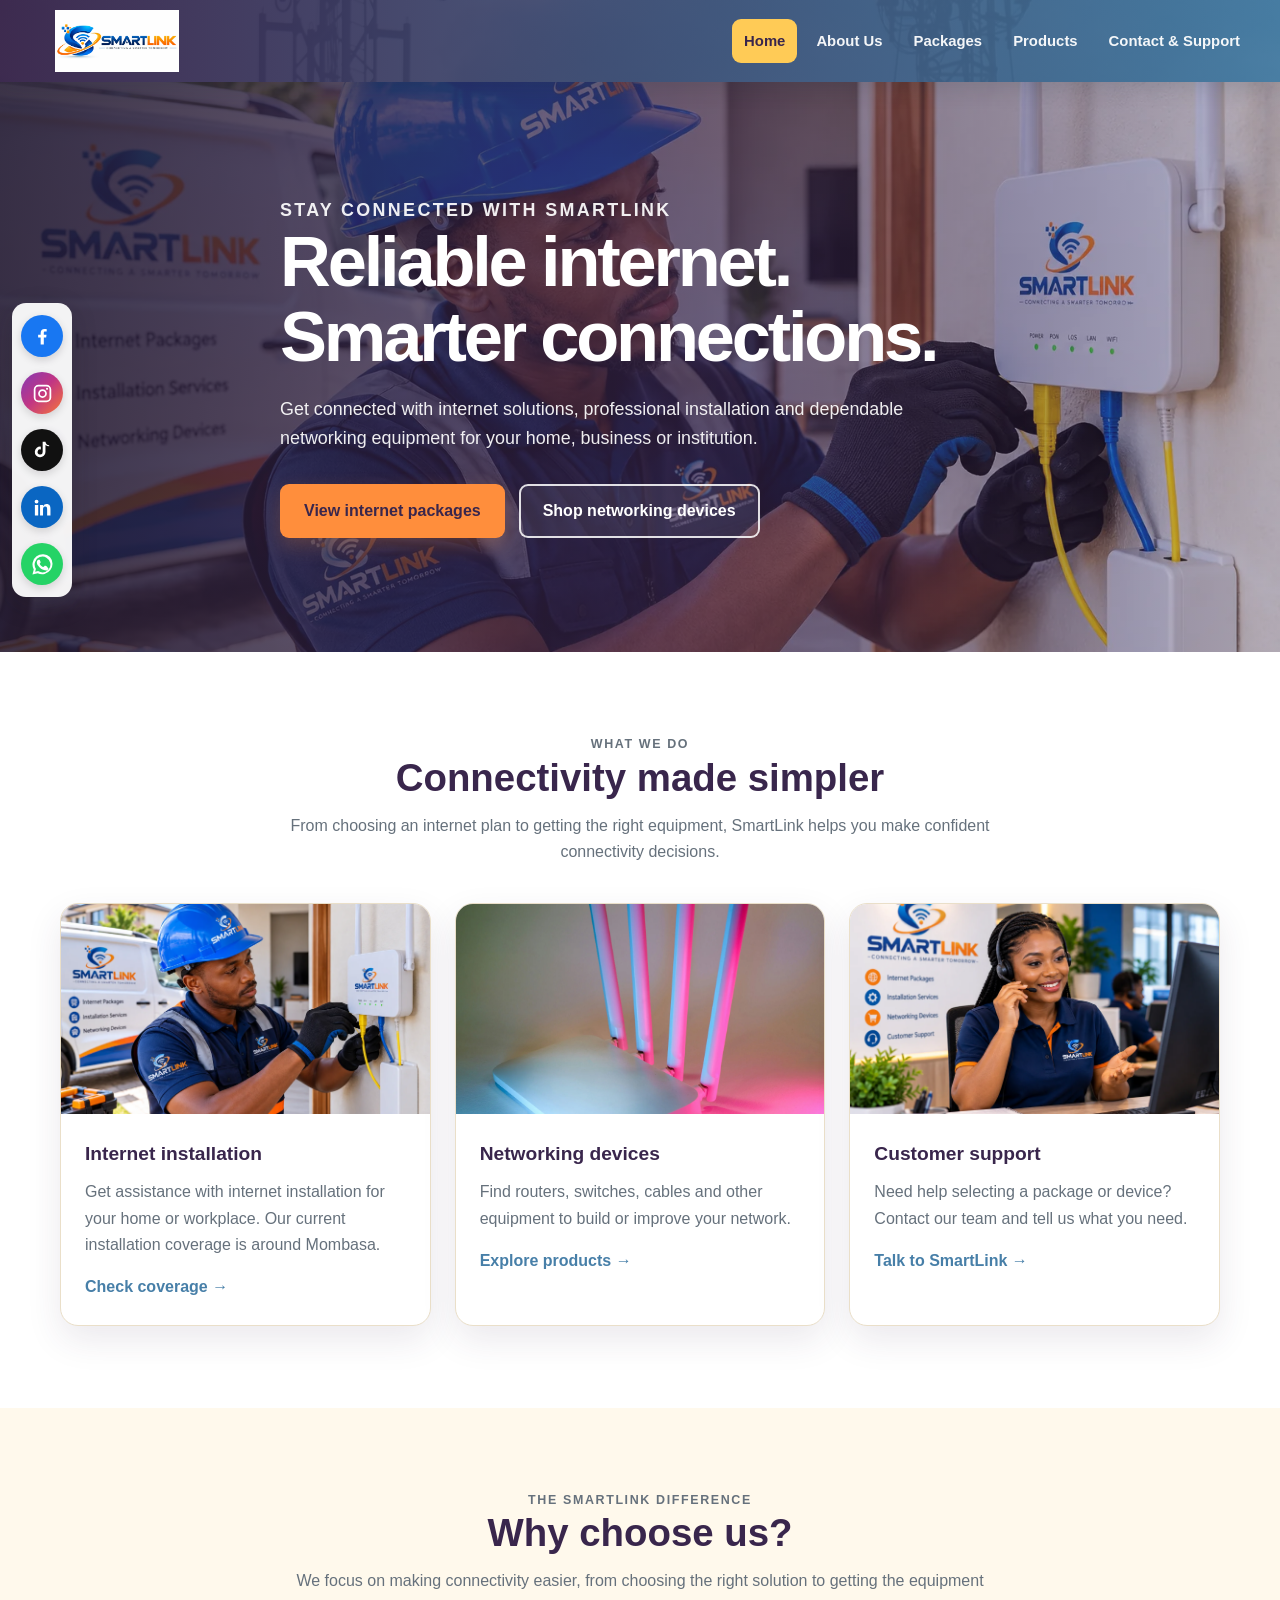
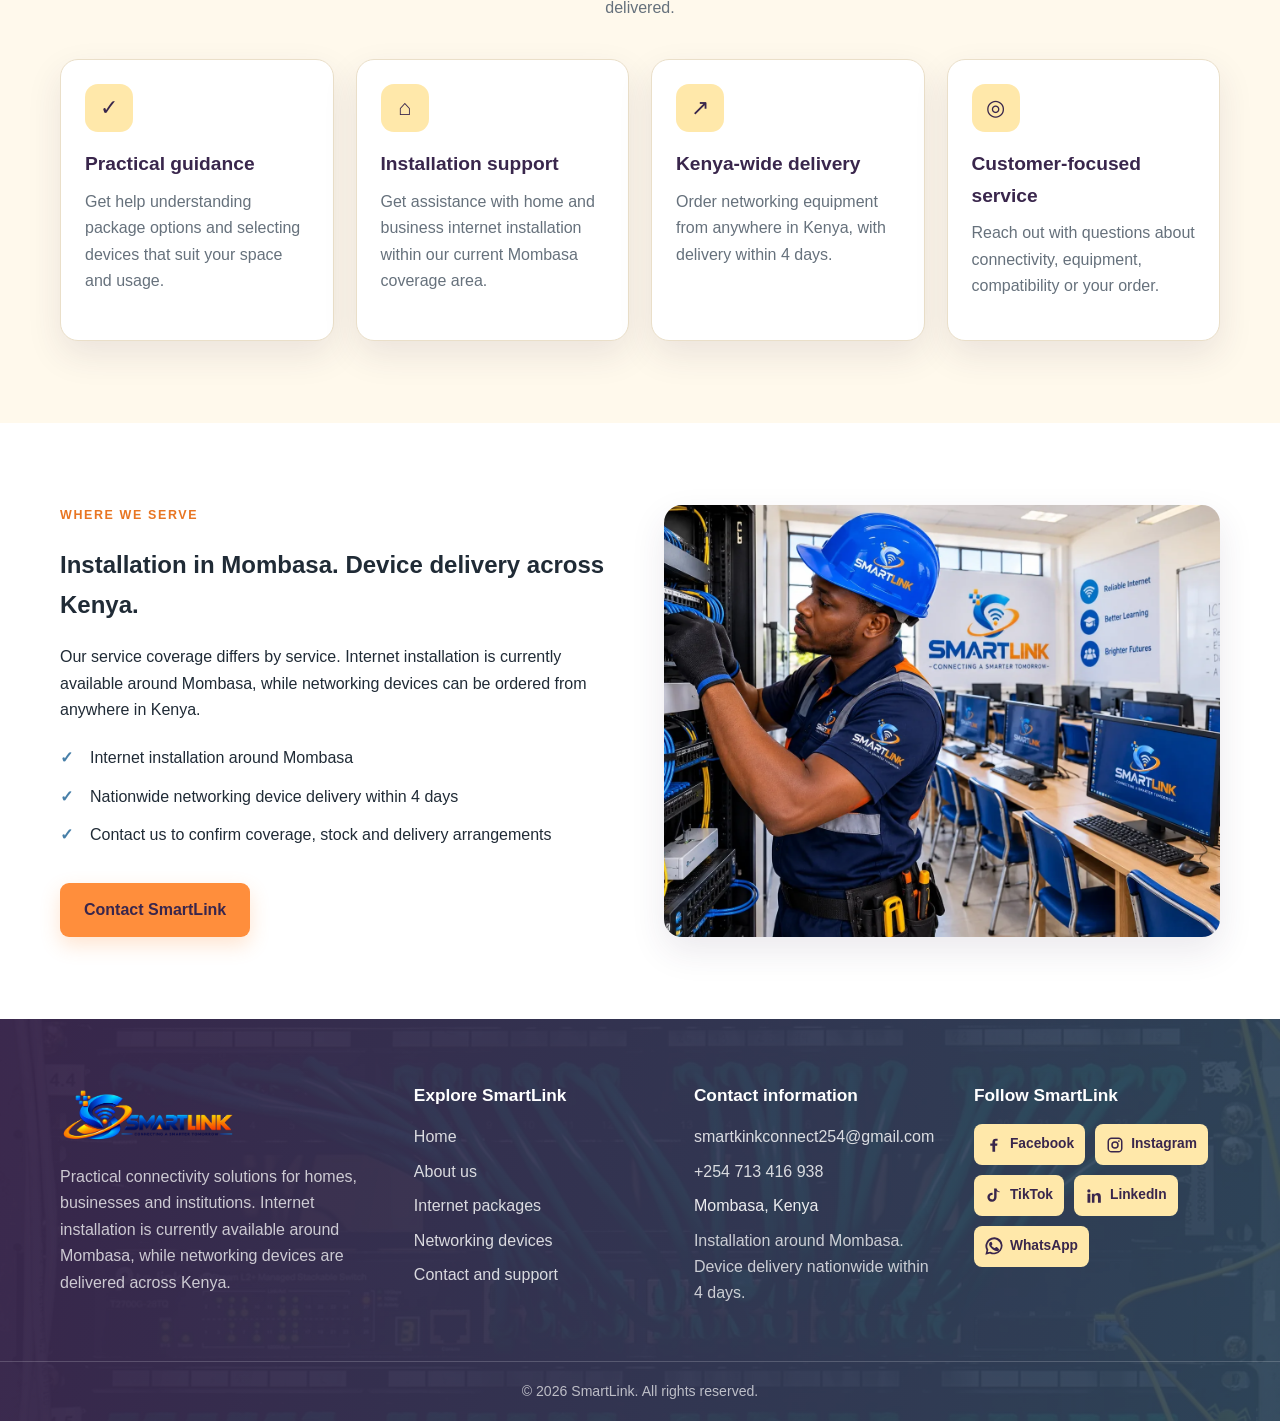
==== commit 0a525f1f: "Update website content and design" ====
--- a/index.html
+++ b/index.html
@@ -4,15 +4,17 @@
 <meta charset="UTF-8"><meta name="viewport" content="width=device-width, initial-scale=1.0">
 <meta name="description" content="SmartLink provides internet installation around Mombasa and networking devices delivered across Kenya."><meta name="theme-color" content="#39264c">
 <title>Home | SmartLink Kenya</title>
-<link rel="icon" href="images/smartlink-icon.webp" type="image/webp"><link rel="stylesheet" href="css/style.css">
-</head><body>
+<link rel="icon" href="images/smartlink-icon.webp" type="image/webp">
+<link rel="stylesheet" href="css/style.css">
+</head>
+<body>
 <a class="skip-link" href="#main-content">Skip to content</a>
 <header class="site-header">
     <div class="container header-container">
-        <a class="brand" href="Index.html" aria-label="SmartLink home"><img src="images/smartlink-primary-logo.webp" alt="SmartLink" width="200" height="70"></a>
+        <a class="brand" href="index.html" aria-label="SmartLink home"><img src="images/smartlink-primary-logo.webp" alt="SmartLink" width="200" height="70"></a>
         <button class="menu-toggle" type="button" aria-label="Open navigation menu" aria-expanded="false" aria-controls="primary-navigation">☰</button>
         <nav class="site-nav" id="primary-navigation" aria-label="Main navigation"><ul>
-                <li><a href="Index.html" aria-current="page">Home</a></li>
+                <li><a href="index.html" aria-current="page">Home</a></li>
                 <li><a href="about.html">About Us</a></li>
                 <li><a href="packages.html">Packages</a></li>
                 <li><a href="products.html">Products</a></li>
@@ -61,7 +63,7 @@
             <p>Practical connectivity solutions for homes, businesses and institutions. Internet installation is currently available around Mombasa, while networking devices are delivered across Kenya.</p>
         </section>
         <section><h2>Explore SmartLink</h2><ul class="footer-links">
-            <li><a href="Index.html">Home</a></li><li><a href="about.html">About us</a></li><li><a href="packages.html">Internet packages</a></li><li><a href="products.html">Networking devices</a></li><li><a href="contact.html">Contact and support</a></li>
+            <li><a href="index.html">Home</a></li><li><a href="about.html">About us</a></li><li><a href="packages.html">Internet packages</a></li><li><a href="products.html">Networking devices</a></li><li><a href="contact.html">Contact and support</a></li>
         </ul></section>
         <section><h2>Contact information</h2><ul class="footer-links">
             <li><a href="mailto:smartkinkconnect254@gmail.com">smartkinkconnect254@gmail.com</a></li><li><a href="tel:+254713416938">+254 713 416 938</a></li><li>Mombasa, Kenya</li>
--- a/css/style.css
+++ b/css/style.css
@@ -1494,12 +1494,10 @@
     box-shadow: 0 8px 26px rgba(25, 25, 35, .18);
     transform: translate(-18px, -50%);
     opacity: 0;
-    visibility: hidden;
+    /* Keep links in the keyboard tab order while the rail is visually faded. */
+    visibility: visible;
     pointer-events: none;
-    transition:
-        opacity .65s ease,
-        transform .65s ease,
-        visibility .65s ease;
+    transition: opacity .65s ease, transform .65s ease;
 }
 
 .social-rail.is-visible,
@@ -1616,3 +1614,20 @@
         transition: none;
     }
 }
+
+
+/* Consistent keyboard focus indicators across navigation, cards and controls. */
+:where(a, button, input, select, textarea, [tabindex]):focus-visible {
+    outline: 3px solid #1466a8;
+    outline-offset: 3px;
+}
+
+/* Prevent long product names and form content from forcing narrow layouts wider. */
+img {
+    max-width: 100%;
+}
+
+.package-disclosure .form-note {
+    margin: 0;
+    line-height: 1.7;
+}
